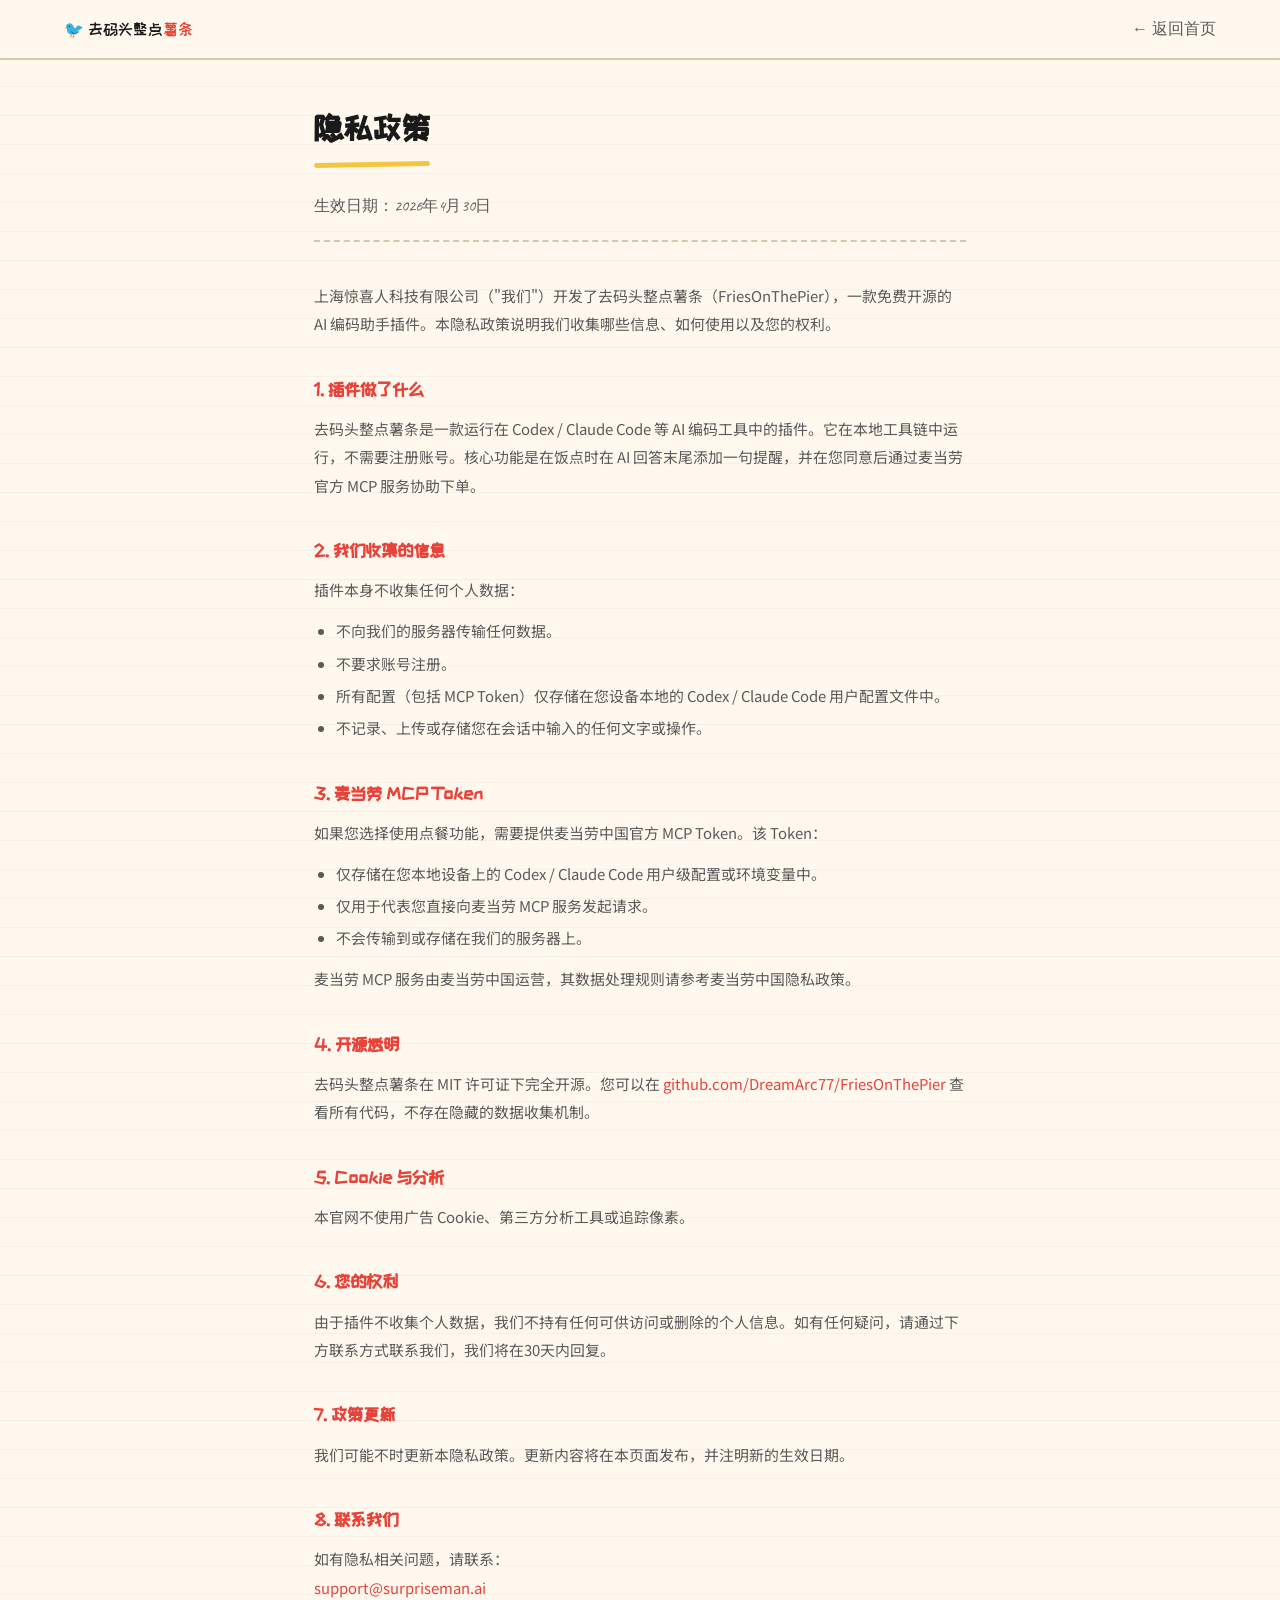
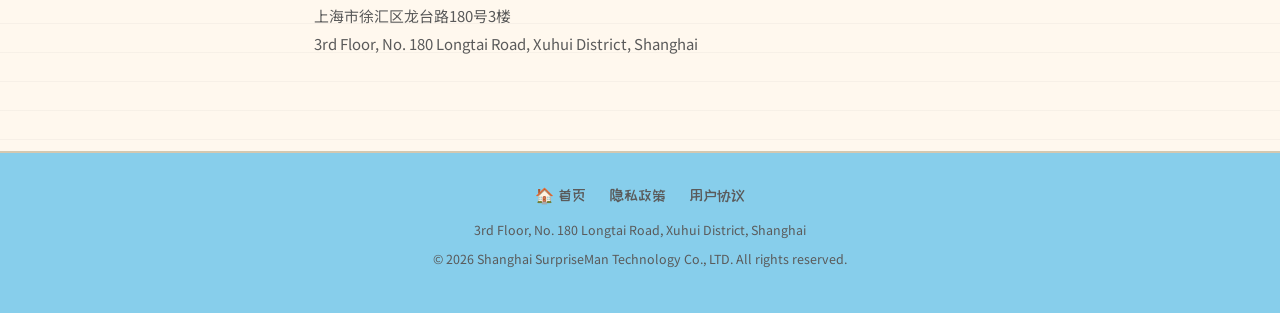
==== website/privacy.html @ 073e3db1 "feat: add official website with Supabase waitlist integration" ====
<!DOCTYPE html>
<html lang="zh-CN">
<head>
  <meta charset="UTF-8" />
  <meta name="viewport" content="width=device-width, initial-scale=1.0" />
  <title>隐私政策 — 去码头整点薯条</title>
  <meta name="description" content="去码头整点薯条插件隐私政策" />
  <link rel="preconnect" href="https://fonts.googleapis.com" />
  <link rel="preconnect" href="https://fonts.gstatic.com" crossorigin />
  <link href="https://fonts.googleapis.com/css2?family=Caveat:wght@400;600;700&family=ZCOOL+KuaiLe&family=Noto+Sans+SC:wght@400;500&display=swap" rel="stylesheet" />
  <style>
    *, *::before, *::after { box-sizing: border-box; margin: 0; padding: 0; }
    :root {
      --sky:      #87CEEB;
      --cream:    #FFF8EE;
      --ink:      #1A1A1A;
      --pier:     #5A5A5A;
      --fries:    #F5C542;
      --ketchup:  #E8433A;
      --white:    #FFFFFF;
      --border:   #D4C8B0;
    }
    body {
      font-family: 'Noto Sans SC', sans-serif;
      background: var(--cream);
      color: var(--ink);
      line-height: 1.8;
      background-image: repeating-linear-gradient(0deg, transparent, transparent 28px, rgba(0,0,0,.03) 28px, rgba(0,0,0,.03) 29px);
    }

    /* ── 导航 ── */
    nav {
      position: fixed; top: 0; left: 0; right: 0; z-index: 100;
      display: flex; align-items: center; justify-content: space-between;
      padding: 0 5%; height: 60px;
      background: rgba(255,248,238,.92); backdrop-filter: blur(12px);
      border-bottom: 2px solid var(--border);
    }
    .nav-logo {
      font-family: 'ZCOOL KuaiLe', cursive;
      font-size: 1rem; color: var(--ink);
      text-decoration: none;
    }
    .nav-logo span { color: var(--ketchup); }
    .nav-back {
      font-family: 'Caveat', cursive;
      font-size: 1rem; color: var(--pier);
      text-decoration: none; transition: color .2s;
    }
    .nav-back:hover { color: var(--ketchup); }

    /* ── 内容 ── */
    .container {
      max-width: 780px;
      margin: 0 auto;
      padding: 100px 5% 80px;
    }

    h1 {
      font-family: 'ZCOOL KuaiLe', cursive;
      font-size: 2rem; color: var(--ink);
      margin-bottom: .4rem;
      position: relative; display: inline-block;
    }
    h1::after {
      content: '';
      display: block; height: 5px;
      background: var(--fries);
      border-radius: 3px;
      margin-top: 4px;
      transform: rotate(-1deg);
    }

    .effective {
      font-family: 'Caveat', cursive;
      font-size: 1rem; color: var(--pier);
      margin: 1.2rem 0 2.5rem;
      padding-bottom: 1.2rem;
      border-bottom: 2px dashed var(--border);
    }

    h2 {
      font-family: 'ZCOOL KuaiLe', cursive;
      font-size: 1.1rem; color: var(--ketchup);
      margin: 2.2rem 0 .6rem;
    }

    p {
      font-size: .93rem; color: var(--pier);
      line-height: 1.9; margin-bottom: .8rem;
    }

    ul {
      padding-left: 1.4rem; margin-bottom: .8rem;
    }
    li {
      font-size: .93rem; color: var(--pier);
      line-height: 1.9; margin-bottom: .25rem;
    }

    a { color: var(--ketchup); text-decoration: none; }
    a:hover { text-decoration: underline; }

    /* ── Footer ── */
    footer {
      border-top: 2px solid var(--border);
      background: var(--sky);
      padding: 1.8rem 5%;
      text-align: center;
      font-family: 'Caveat', cursive;
      font-size: 1rem; color: var(--pier);
    }
    .footer-links { margin-bottom: .6rem; }
    .footer-links a {
      color: var(--pier); text-decoration: none;
      margin: 0 .6rem; transition: color .2s;
      font-family: 'ZCOOL KuaiLe', cursive;
      font-size: .95rem;
    }
    .footer-links a:hover { color: var(--ketchup); }
    .footer-addr {
      font-family: 'Noto Sans SC', sans-serif;
      font-size: .78rem; color: var(--pier);
      line-height: 1.7; margin-bottom: .4rem;
    }
    .footer-copy {
      font-family: 'Noto Sans SC', sans-serif;
      font-size: .78rem; color: var(--pier);
    }
  </style>
</head>
<body>
<nav>
  <a href="index.html" class="nav-logo">🐦 去码头整点<span>薯条</span></a>
  <a href="index.html" class="nav-back">← 返回首页</a>
</nav>

<div class="container">
  <h1>隐私政策</h1>
  <div class="effective">生效日期：2026年4月30日</div>

  <p>上海惊喜人科技有限公司（"我们"）开发了去码头整点薯条（FriesOnThePier），一款免费开源的 AI 编码助手插件。本隐私政策说明我们收集哪些信息、如何使用以及您的权利。</p>

  <h2>1. 插件做了什么</h2>
  <p>去码头整点薯条是一款运行在 Codex / Claude Code 等 AI 编码工具中的插件。它在本地工具链中运行，不需要注册账号。核心功能是在饭点时在 AI 回答末尾添加一句提醒，并在您同意后通过麦当劳官方 MCP 服务协助下单。</p>

  <h2>2. 我们收集的信息</h2>
  <p>插件本身不收集任何个人数据：</p>
  <ul>
    <li>不向我们的服务器传输任何数据。</li>
    <li>不要求账号注册。</li>
    <li>所有配置（包括 MCP Token）仅存储在您设备本地的 Codex / Claude Code 用户配置文件中。</li>
    <li>不记录、上传或存储您在会话中输入的任何文字或操作。</li>
  </ul>

  <h2>3. 麦当劳 MCP Token</h2>
  <p>如果您选择使用点餐功能，需要提供麦当劳中国官方 MCP Token。该 Token：</p>
  <ul>
    <li>仅存储在您本地设备上的 Codex / Claude Code 用户级配置或环境变量中。</li>
    <li>仅用于代表您直接向麦当劳 MCP 服务发起请求。</li>
    <li>不会传输到或存储在我们的服务器上。</li>
  </ul>
  <p>麦当劳 MCP 服务由麦当劳中国运营，其数据处理规则请参考麦当劳中国隐私政策。</p>

  <h2>4. 开源透明</h2>
  <p>去码头整点薯条在 MIT 许可证下完全开源。您可以在 <a href="https://github.com/DreamArc77/FriesOnThePier" target="_blank">github.com/DreamArc77/FriesOnThePier</a> 查看所有代码，不存在隐藏的数据收集机制。</p>

  <h2>5. Cookie 与分析</h2>
  <p>本官网不使用广告 Cookie、第三方分析工具或追踪像素。</p>

  <h2>6. 您的权利</h2>
  <p>由于插件不收集个人数据，我们不持有任何可供访问或删除的个人信息。如有任何疑问，请通过下方联系方式联系我们，我们将在30天内回复。</p>

  <h2>7. 政策更新</h2>
  <p>我们可能不时更新本隐私政策。更新内容将在本页面发布，并注明新的生效日期。</p>

  <h2>8. 联系我们</h2>
  <p>如有隐私相关问题，请联系：<br/>
  <a href="mailto:support@surpriseman.ai">support@surpriseman.ai</a><br/>
  上海市徐汇区龙台路180号3楼<br/>
  3rd Floor, No. 180 Longtai Road, Xuhui District, Shanghai</p>
</div>

<footer>
  <div class="footer-links">
    <a href="index.html">🏠 首页</a>
    <a href="privacy.html">隐私政策</a>
    <a href="terms.html">用户协议</a>
  </div>
  <p class="footer-addr">3rd Floor, No. 180 Longtai Road, Xuhui District, Shanghai</p>
  <p class="footer-copy">© 2026 Shanghai SurpriseMan Technology Co., LTD. All rights reserved.</p>
</footer>
</body>
</html>
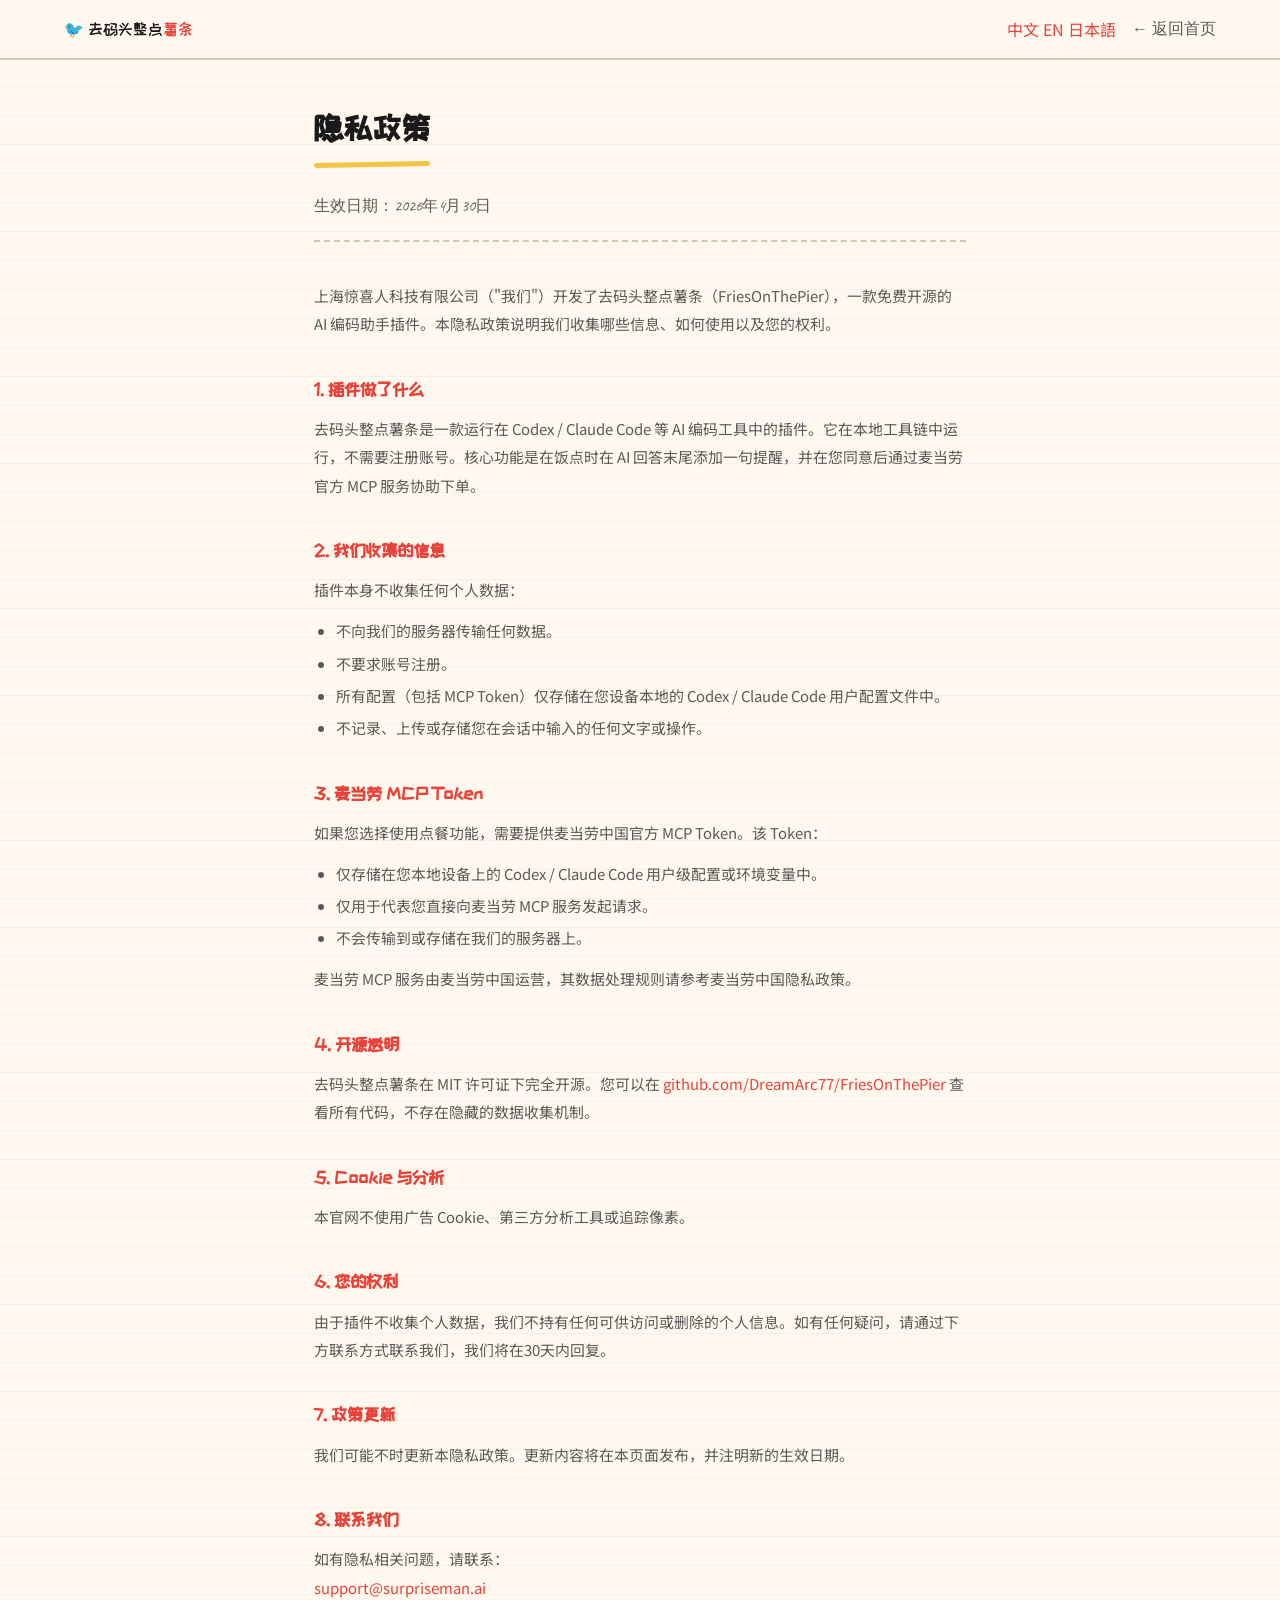
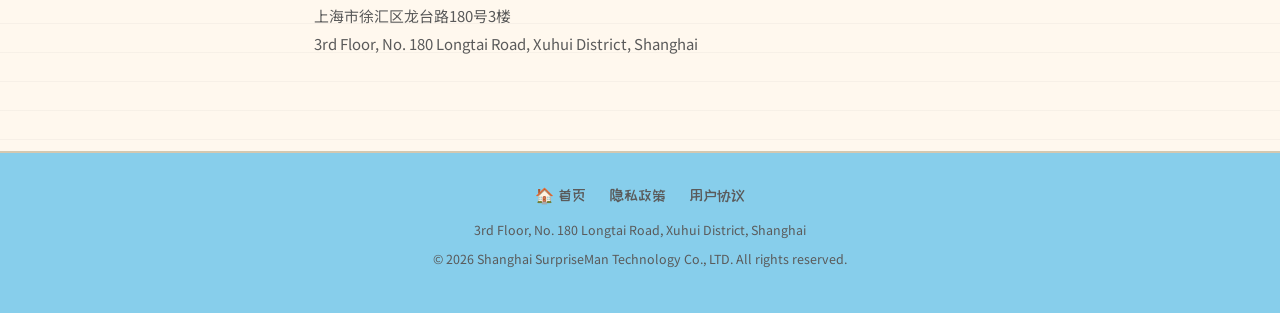
==== commit 19df1459: "feat: Add multi-language support (EN, JA) and language switcher" ====
--- a/website/privacy.html
+++ b/website/privacy.html
@@ -8,6 +8,7 @@
   <link rel="preconnect" href="https://fonts.googleapis.com" />
   <link rel="preconnect" href="https://fonts.gstatic.com" crossorigin />
   <link href="https://fonts.googleapis.com/css2?family=Caveat:wght@400;600;700&family=ZCOOL+KuaiLe&family=Noto+Sans+SC:wght@400;500&display=swap" rel="stylesheet" />
+  <link rel="icon" type="image/png" href="ENG_logo.png" />
   <style>
     *, *::before, *::after { box-sizing: border-box; margin: 0; padding: 0; }
     :root {
@@ -132,7 +133,14 @@
 <body>
 <nav>
   <a href="index.html" class="nav-logo">🐦 去码头整点<span>薯条</span></a>
-  <a href="index.html" class="nav-back">← 返回首页</a>
+  <div style="display:flex; align-items:center; gap: 16px;">
+    <div class="lang-switcher">
+      <a href="privacy.html" class="active">中文</a>
+      <a href="privacy-en.html">EN</a>
+      <a href="privacy-ja.html">日本語</a>
+    </div>
+    <a href="index.html" class="nav-back">← 返回首页</a>
+  </div>
 </nav>
 
 <div class="container">
